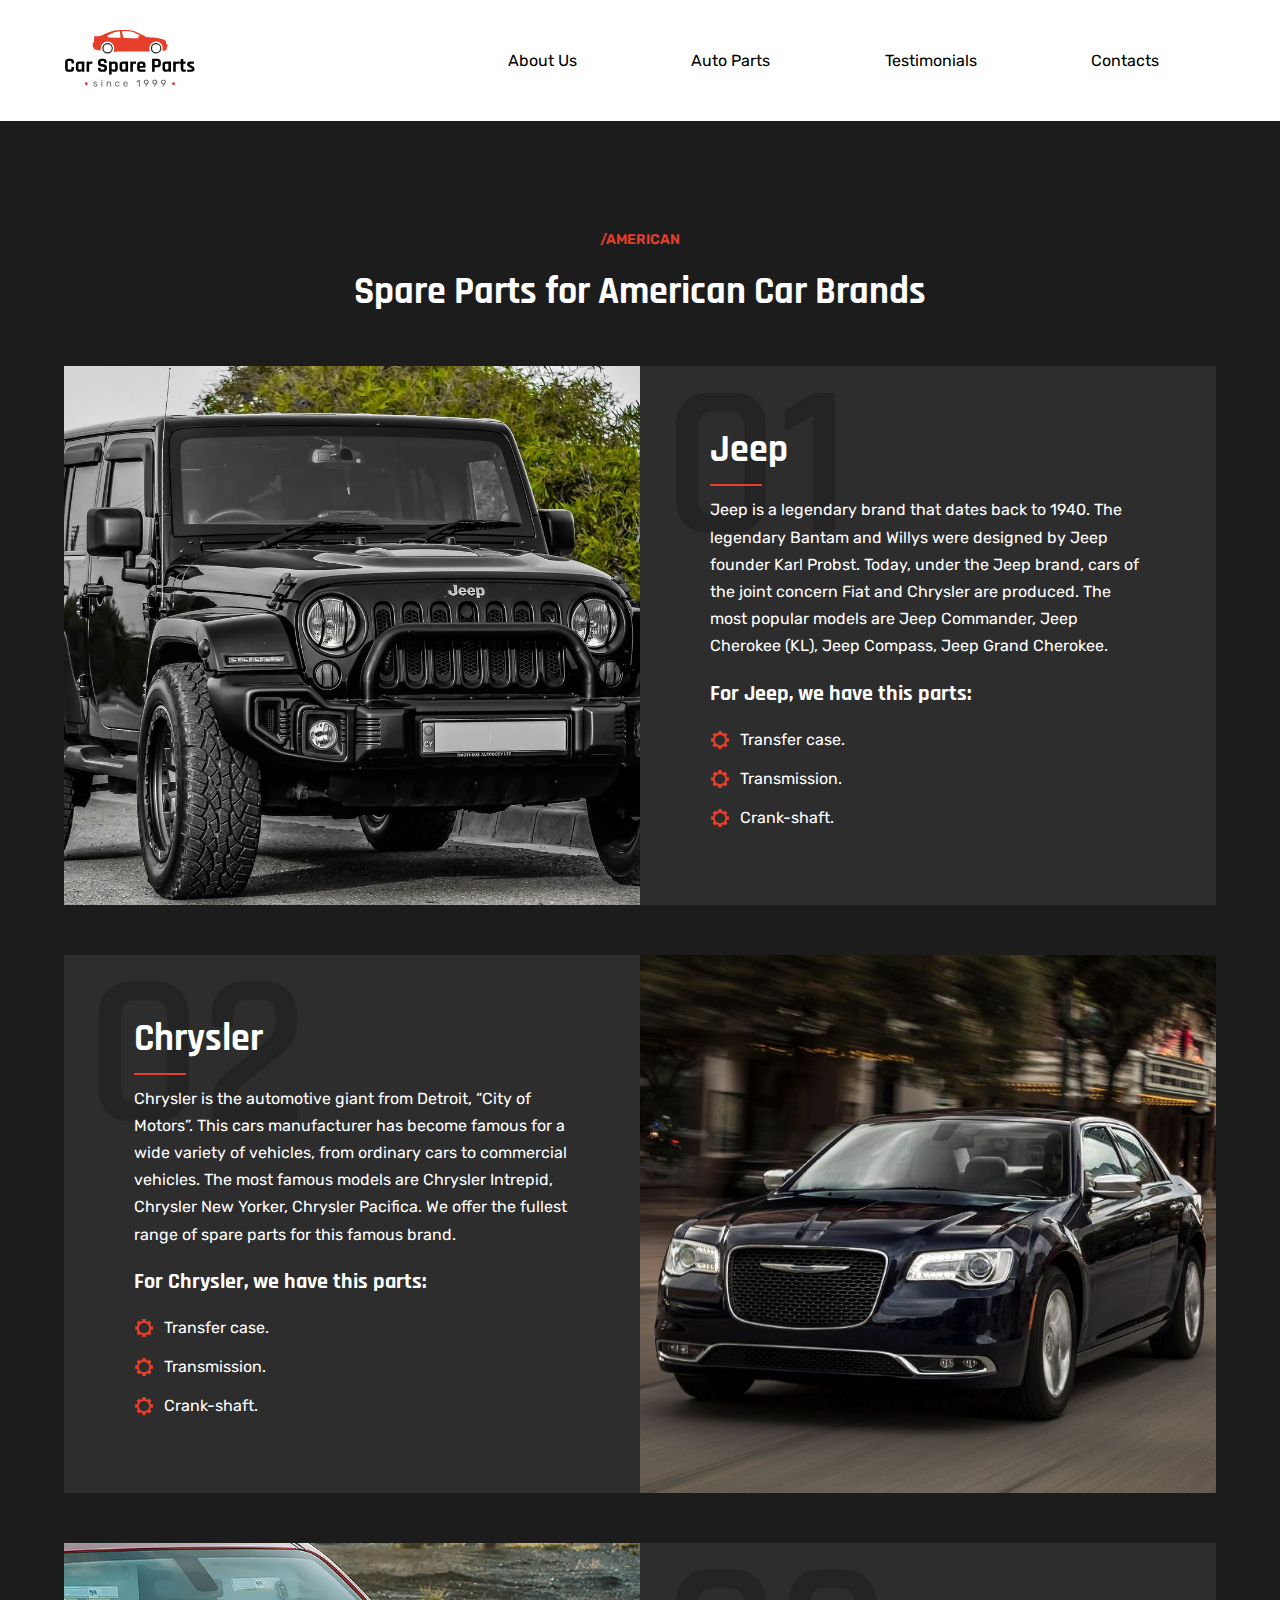
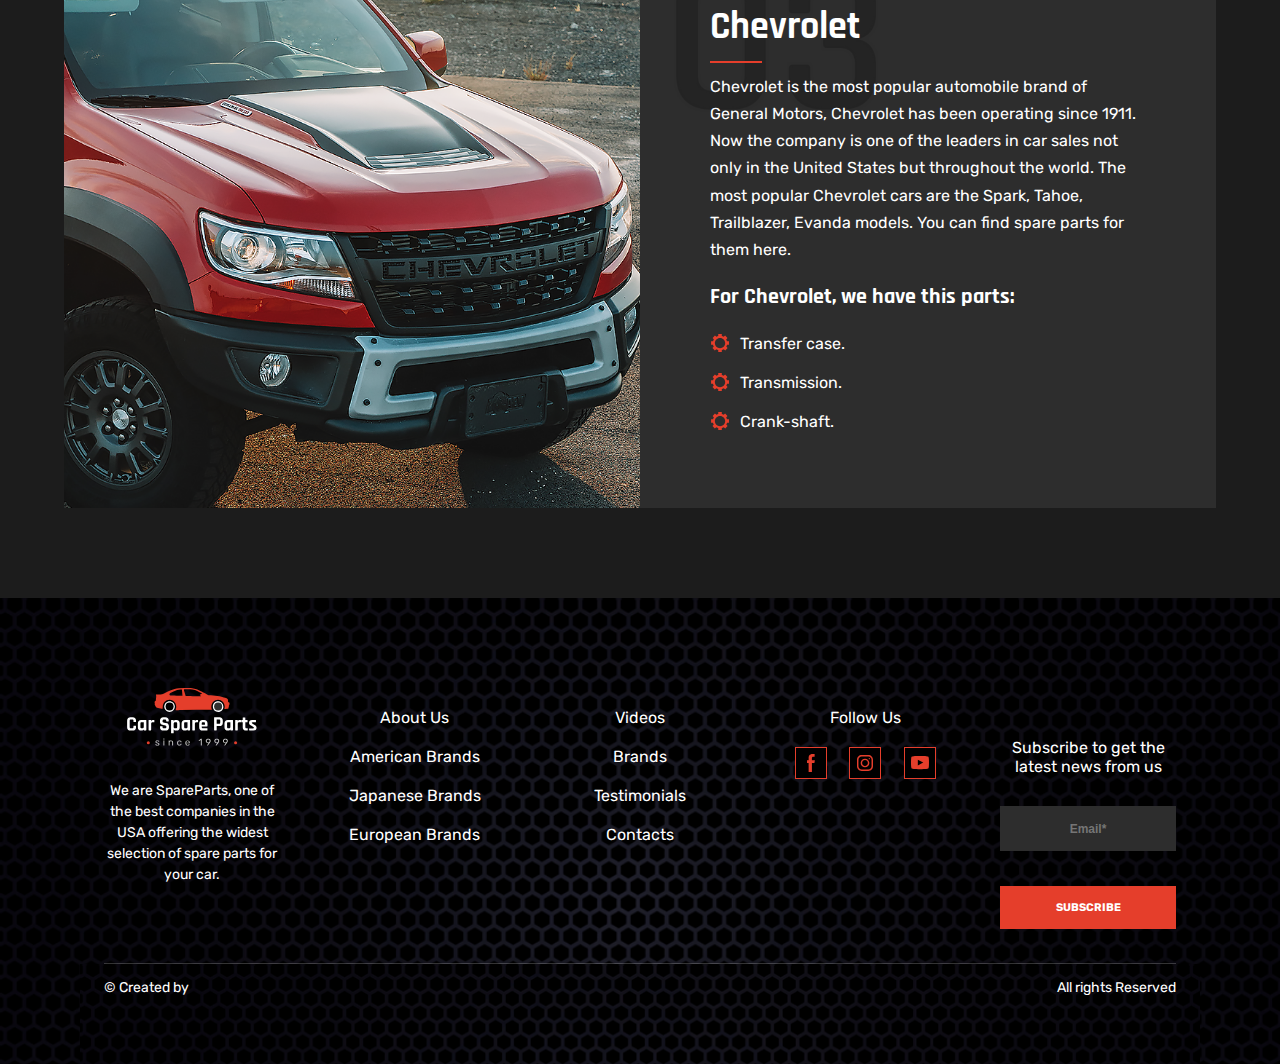
==== american__spare-parts.html @ 3827b877 "Fixed bugs with spare parts pages" ====
<!DOCTYPE html>
<html lang="en">

<head>
    <meta charset="UTF-8">
    <meta http-equiv="X-UA-Compatible" content="IE=edge">
    <meta name="viewport" content="width=device-width, initial-scale=1.0">
    <title>American cars</title>

    <link rel="stylesheet" href="css_spare-parts/index.css">
</head>

<body>
    <header>
        <nav>
            <div class="header__top container">
                <div class="header__top-logo">
                    <a href="index.html">
                        <img class="logo" src="img/logo/car-spare-parts-logo.svg" alt="Car Spare Parts Logo">
                    </a>
                </div>

                <div class="nav-wrapper">
                    <div class="nav-wrapper__links">
                        <a href="index.html#who-we-are" class="navigation__link">About Us</a>
                        <div class="dropdown">
                            <a href="#" class="dropdown__title">Auto Parts</a>
                            <div class="dropdown__content">
                                <a class="dropdown__content__link" href="#">American brands</a>
                                <a class="dropdown__content__link" href="japanese__spare-parts.html">Japanese brands</a>
                                <a class="dropdown__content__link" href="european__spare-parts.html">European brands</a>
                            </div>
                        </div>
                        <a href="index.html#testimonials" class="navigation__link">Testimonials</a>
                        <a href="index.html#contacts" class="navigation__link">Contacts</a>
                    </div>
                </div>

                <div class="header__top-burger">
                    <span></span>
                </div>
            </div>
        </nav>
    </header>

    <main>
        <section class="spare-parts">
            <div class="container">
                <div class="spare-parts__text">
                    <p class="section-title">
                        /AMERICAN
                    </p>

                    <h2>
                        Spare Parts for American Car Brands
                    </h2>
                </div>

                <div class="spare-parts__elements__container">
                    <div class="spare-parts__element" id="jeep">
                        <div class="spare-parts__element__img__container">
                            <div class="spare-parts__element__img">
                                <img src="img_spare-parts/usa/jeep.jpg" alt="Jeep">
                            </div>
                        </div>

                        <div class="spare-parts__element__text">
                            <p class="element__title">
                                Jeep
                            </p>

                            <div class="element__line"></div>

                            <div class="element__description">
                                Jeep is a legendary brand that dates back to 1940. The legendary Bantam and Willys
                                were designed by Jeep founder Karl Probst. Today, under the Jeep brand, cars of the
                                joint concern Fiat and Chrysler are produced. The most popular models are Jeep
                                Commander, Jeep Cherokee (KL), Jeep Compass, Jeep Grand Cherokee.
                            </div>

                            <div class="available-parts">
                                <div class="available-parts__title">
                                    For Jeep, we have this parts:
                                </div>
                                
                                <div class="available-parts__list__element__container">

                                    <div class="available-parts__list__icon">
                                        <svg xmlns="http://www.w3.org/2000/svg"
                                            xmlns:xlink="http://www.w3.org/1999/xlink" version="1.1" x="0px" y="0px"
                                            viewBox="0 0 100 100" enable-background="new 0 0 100 100"
                                            xml:space="preserve" style="max-width:100%" height="100%">
                                            <path
                                                d="M50.132,76.132c-14.258,0-25.833-11.551-25.833-25.833c0-14.258,11.575-25.852,25.833-25.852  c14.282,0,25.856,11.594,25.856,25.852C75.988,64.581,64.414,76.132,50.132,76.132L50.132,76.132z M80.855,32.132l6.299-7.238  L75.594,12.981l-7.371,6.312c-2.441-2.096-9.211-3.871-9.211-3.871V5.277h-8.88h-8.879v10.145c0,0-6.772,1.774-9.211,3.871  l-7.372-6.312L13.122,24.894l6.285,7.238c0,0-3.399,3.973-3.961,9.472H5.391v17.151h9.696c0,0,1.534,6.562,3.756,9.248l-6.438,6.542  l11.69,12.975l7.461-6.213c0,0,2.683,2.465,9.594,4.221l0.115,9.8h8.867h8.841l0.139-9.8c6.912-1.756,9.597-4.221,9.597-4.221  l7.462,6.213l11.688-12.974l-6.412-6.542c2.195-2.686,3.729-9.248,3.729-9.248h9.697V41.604H84.805  C84.242,36.105,80.855,32.132,80.855,32.132L80.855,32.132z"
                                                style="" fill="currentColor"></path>
                                        </svg>
                                    </div>

                                    <div class="available-parts__list__text">
                                        Transfer case.
                                    </div>
                                </div>

                                <div class="available-parts__list__element__container">

                                    <div class="available-parts__list__icon">
                                        <svg xmlns="http://www.w3.org/2000/svg"
                                            xmlns:xlink="http://www.w3.org/1999/xlink" version="1.1" x="0px" y="0px"
                                            viewBox="0 0 100 100" enable-background="new 0 0 100 100"
                                            xml:space="preserve" style="max-width:100%" height="100%">
                                            <path
                                                d="M50.132,76.132c-14.258,0-25.833-11.551-25.833-25.833c0-14.258,11.575-25.852,25.833-25.852  c14.282,0,25.856,11.594,25.856,25.852C75.988,64.581,64.414,76.132,50.132,76.132L50.132,76.132z M80.855,32.132l6.299-7.238  L75.594,12.981l-7.371,6.312c-2.441-2.096-9.211-3.871-9.211-3.871V5.277h-8.88h-8.879v10.145c0,0-6.772,1.774-9.211,3.871  l-7.372-6.312L13.122,24.894l6.285,7.238c0,0-3.399,3.973-3.961,9.472H5.391v17.151h9.696c0,0,1.534,6.562,3.756,9.248l-6.438,6.542  l11.69,12.975l7.461-6.213c0,0,2.683,2.465,9.594,4.221l0.115,9.8h8.867h8.841l0.139-9.8c6.912-1.756,9.597-4.221,9.597-4.221  l7.462,6.213l11.688-12.974l-6.412-6.542c2.195-2.686,3.729-9.248,3.729-9.248h9.697V41.604H84.805  C84.242,36.105,80.855,32.132,80.855,32.132L80.855,32.132z"
                                                style="" fill="currentColor"></path>
                                        </svg>
                                    </div>

                                    <div class="available-parts__list__text">
                                        Transmission.
                                    </div>
                                </div>

                                <div class="available-parts__list__element__container">

                                    <div class="available-parts__list__icon">
                                        <svg xmlns="http://www.w3.org/2000/svg"
                                            xmlns:xlink="http://www.w3.org/1999/xlink" version="1.1" x="0px" y="0px"
                                            viewBox="0 0 100 100" enable-background="new 0 0 100 100"
                                            xml:space="preserve" style="max-width:100%" height="100%">
                                            <path
                                                d="M50.132,76.132c-14.258,0-25.833-11.551-25.833-25.833c0-14.258,11.575-25.852,25.833-25.852  c14.282,0,25.856,11.594,25.856,25.852C75.988,64.581,64.414,76.132,50.132,76.132L50.132,76.132z M80.855,32.132l6.299-7.238  L75.594,12.981l-7.371,6.312c-2.441-2.096-9.211-3.871-9.211-3.871V5.277h-8.88h-8.879v10.145c0,0-6.772,1.774-9.211,3.871  l-7.372-6.312L13.122,24.894l6.285,7.238c0,0-3.399,3.973-3.961,9.472H5.391v17.151h9.696c0,0,1.534,6.562,3.756,9.248l-6.438,6.542  l11.69,12.975l7.461-6.213c0,0,2.683,2.465,9.594,4.221l0.115,9.8h8.867h8.841l0.139-9.8c6.912-1.756,9.597-4.221,9.597-4.221  l7.462,6.213l11.688-12.974l-6.412-6.542c2.195-2.686,3.729-9.248,3.729-9.248h9.697V41.604H84.805  C84.242,36.105,80.855,32.132,80.855,32.132L80.855,32.132z"
                                                style="" fill="currentColor"></path>
                                        </svg>
                                    </div>

                                    <div class="available-parts__list__text">
                                        Crank-shaft.
                                    </div>
                                </div>
                            </div>
                        </div>
                    </div>

                    <div class="spare-parts__element" id="chrysler">
                        <div class="spare-parts__element__img__container">
                            <div class="spare-parts__element__img">
                                <img src="img_spare-parts/usa/chrysler.jpg" alt="Chrysler">
                            </div>
                        </div>

                        <div class="spare-parts__element__text">
                            <p class="element__title">
                                Chrysler
                            </p>

                            <div class="element__line"></div>

                            <div class="element__description">
                                Chrysler is the automotive giant from Detroit, “City of Motors”. This cars manufacturer
                                has become famous for a wide variety of vehicles, from ordinary cars to commercial
                                vehicles. The most famous models are Chrysler Intrepid, Chrysler New Yorker, Chrysler
                                Pacifica. We offer the fullest range of spare parts for this famous brand.
                            </div>

                            <div class="available-parts">
                                <div class="available-parts__title">
                                    For Chrysler, we have this parts:
                                </div>
                                <div class="available-parts__list__element__container">

                                    <div class="available-parts__list__icon">
                                        <svg xmlns="http://www.w3.org/2000/svg"
                                            xmlns:xlink="http://www.w3.org/1999/xlink" version="1.1" x="0px" y="0px"
                                            viewBox="0 0 100 100" enable-background="new 0 0 100 100"
                                            xml:space="preserve" style="max-width:100%" height="100%">
                                            <path
                                                d="M50.132,76.132c-14.258,0-25.833-11.551-25.833-25.833c0-14.258,11.575-25.852,25.833-25.852  c14.282,0,25.856,11.594,25.856,25.852C75.988,64.581,64.414,76.132,50.132,76.132L50.132,76.132z M80.855,32.132l6.299-7.238  L75.594,12.981l-7.371,6.312c-2.441-2.096-9.211-3.871-9.211-3.871V5.277h-8.88h-8.879v10.145c0,0-6.772,1.774-9.211,3.871  l-7.372-6.312L13.122,24.894l6.285,7.238c0,0-3.399,3.973-3.961,9.472H5.391v17.151h9.696c0,0,1.534,6.562,3.756,9.248l-6.438,6.542  l11.69,12.975l7.461-6.213c0,0,2.683,2.465,9.594,4.221l0.115,9.8h8.867h8.841l0.139-9.8c6.912-1.756,9.597-4.221,9.597-4.221  l7.462,6.213l11.688-12.974l-6.412-6.542c2.195-2.686,3.729-9.248,3.729-9.248h9.697V41.604H84.805  C84.242,36.105,80.855,32.132,80.855,32.132L80.855,32.132z"
                                                style="" fill="currentColor"></path>
                                        </svg>
                                    </div>

                                    <div class="available-parts__list__text">
                                        Transfer case.
                                    </div>
                                </div>

                                <div class="available-parts__list__element__container">

                                    <div class="available-parts__list__icon">
                                        <svg xmlns="http://www.w3.org/2000/svg"
                                            xmlns:xlink="http://www.w3.org/1999/xlink" version="1.1" x="0px" y="0px"
                                            viewBox="0 0 100 100" enable-background="new 0 0 100 100"
                                            xml:space="preserve" style="max-width:100%" height="100%">
                                            <path
                                                d="M50.132,76.132c-14.258,0-25.833-11.551-25.833-25.833c0-14.258,11.575-25.852,25.833-25.852  c14.282,0,25.856,11.594,25.856,25.852C75.988,64.581,64.414,76.132,50.132,76.132L50.132,76.132z M80.855,32.132l6.299-7.238  L75.594,12.981l-7.371,6.312c-2.441-2.096-9.211-3.871-9.211-3.871V5.277h-8.88h-8.879v10.145c0,0-6.772,1.774-9.211,3.871  l-7.372-6.312L13.122,24.894l6.285,7.238c0,0-3.399,3.973-3.961,9.472H5.391v17.151h9.696c0,0,1.534,6.562,3.756,9.248l-6.438,6.542  l11.69,12.975l7.461-6.213c0,0,2.683,2.465,9.594,4.221l0.115,9.8h8.867h8.841l0.139-9.8c6.912-1.756,9.597-4.221,9.597-4.221  l7.462,6.213l11.688-12.974l-6.412-6.542c2.195-2.686,3.729-9.248,3.729-9.248h9.697V41.604H84.805  C84.242,36.105,80.855,32.132,80.855,32.132L80.855,32.132z"
                                                style="" fill="currentColor"></path>
                                        </svg>
                                    </div>

                                    <div class="available-parts__list__text">
                                        Transmission.
                                    </div>
                                </div>

                                <div class="available-parts__list__element__container">

                                    <div class="available-parts__list__icon">
                                        <svg xmlns="http://www.w3.org/2000/svg"
                                            xmlns:xlink="http://www.w3.org/1999/xlink" version="1.1" x="0px" y="0px"
                                            viewBox="0 0 100 100" enable-background="new 0 0 100 100"
                                            xml:space="preserve" style="max-width:100%" height="100%">
                                            <path
                                                d="M50.132,76.132c-14.258,0-25.833-11.551-25.833-25.833c0-14.258,11.575-25.852,25.833-25.852  c14.282,0,25.856,11.594,25.856,25.852C75.988,64.581,64.414,76.132,50.132,76.132L50.132,76.132z M80.855,32.132l6.299-7.238  L75.594,12.981l-7.371,6.312c-2.441-2.096-9.211-3.871-9.211-3.871V5.277h-8.88h-8.879v10.145c0,0-6.772,1.774-9.211,3.871  l-7.372-6.312L13.122,24.894l6.285,7.238c0,0-3.399,3.973-3.961,9.472H5.391v17.151h9.696c0,0,1.534,6.562,3.756,9.248l-6.438,6.542  l11.69,12.975l7.461-6.213c0,0,2.683,2.465,9.594,4.221l0.115,9.8h8.867h8.841l0.139-9.8c6.912-1.756,9.597-4.221,9.597-4.221  l7.462,6.213l11.688-12.974l-6.412-6.542c2.195-2.686,3.729-9.248,3.729-9.248h9.697V41.604H84.805  C84.242,36.105,80.855,32.132,80.855,32.132L80.855,32.132z"
                                                style="" fill="currentColor"></path>
                                        </svg>
                                    </div>

                                    <div class="available-parts__list__text">
                                        Crank-shaft.
                                    </div>
                                </div>
                            </div>
                        </div>
                    </div>

                    <div class="spare-parts__element" id="chevrolet">
                        <div class="spare-parts__element__img__container">
                            <div class="spare-parts__element__img">
                                <img src="img_spare-parts/usa/chevrolet_2.png" alt="Chevrolet">
                            </div>
                        </div>

                        <div class="spare-parts__element__text">
                            <p class="element__title">
                                Chevrolet
                            </p>

                            <div class="element__line"></div>

                            <div class="element__description">
                                Chevrolet is the most popular automobile brand of General Motors, Chevrolet has been
                                operating since 1911. Now the company is one of the leaders in car sales not only in the
                                United States but throughout the world. The most popular Chevrolet cars are the Spark,
                                Tahoe, Trailblazer, Evanda models. You can find spare parts for them here.
                            </div>

                            <div class="available-parts">
                                <div class="available-parts__title">
                                    For Chevrolet, we have this parts:
                                </div>
                                <div class="available-parts__list__element__container">

                                    <div class="available-parts__list__icon">
                                        <svg xmlns="http://www.w3.org/2000/svg"
                                            xmlns:xlink="http://www.w3.org/1999/xlink" version="1.1" x="0px" y="0px"
                                            viewBox="0 0 100 100" enable-background="new 0 0 100 100"
                                            xml:space="preserve" style="max-width:100%" height="100%">
                                            <path
                                                d="M50.132,76.132c-14.258,0-25.833-11.551-25.833-25.833c0-14.258,11.575-25.852,25.833-25.852  c14.282,0,25.856,11.594,25.856,25.852C75.988,64.581,64.414,76.132,50.132,76.132L50.132,76.132z M80.855,32.132l6.299-7.238  L75.594,12.981l-7.371,6.312c-2.441-2.096-9.211-3.871-9.211-3.871V5.277h-8.88h-8.879v10.145c0,0-6.772,1.774-9.211,3.871  l-7.372-6.312L13.122,24.894l6.285,7.238c0,0-3.399,3.973-3.961,9.472H5.391v17.151h9.696c0,0,1.534,6.562,3.756,9.248l-6.438,6.542  l11.69,12.975l7.461-6.213c0,0,2.683,2.465,9.594,4.221l0.115,9.8h8.867h8.841l0.139-9.8c6.912-1.756,9.597-4.221,9.597-4.221  l7.462,6.213l11.688-12.974l-6.412-6.542c2.195-2.686,3.729-9.248,3.729-9.248h9.697V41.604H84.805  C84.242,36.105,80.855,32.132,80.855,32.132L80.855,32.132z"
                                                style="" fill="currentColor"></path>
                                        </svg>
                                    </div>

                                    <div class="available-parts__list__text">
                                        Transfer case.
                                    </div>
                                </div>

                                <div class="available-parts__list__element__container">

                                    <div class="available-parts__list__icon">
                                        <svg xmlns="http://www.w3.org/2000/svg"
                                            xmlns:xlink="http://www.w3.org/1999/xlink" version="1.1" x="0px" y="0px"
                                            viewBox="0 0 100 100" enable-background="new 0 0 100 100"
                                            xml:space="preserve" style="max-width:100%" height="100%">
                                            <path
                                                d="M50.132,76.132c-14.258,0-25.833-11.551-25.833-25.833c0-14.258,11.575-25.852,25.833-25.852  c14.282,0,25.856,11.594,25.856,25.852C75.988,64.581,64.414,76.132,50.132,76.132L50.132,76.132z M80.855,32.132l6.299-7.238  L75.594,12.981l-7.371,6.312c-2.441-2.096-9.211-3.871-9.211-3.871V5.277h-8.88h-8.879v10.145c0,0-6.772,1.774-9.211,3.871  l-7.372-6.312L13.122,24.894l6.285,7.238c0,0-3.399,3.973-3.961,9.472H5.391v17.151h9.696c0,0,1.534,6.562,3.756,9.248l-6.438,6.542  l11.69,12.975l7.461-6.213c0,0,2.683,2.465,9.594,4.221l0.115,9.8h8.867h8.841l0.139-9.8c6.912-1.756,9.597-4.221,9.597-4.221  l7.462,6.213l11.688-12.974l-6.412-6.542c2.195-2.686,3.729-9.248,3.729-9.248h9.697V41.604H84.805  C84.242,36.105,80.855,32.132,80.855,32.132L80.855,32.132z"
                                                style="" fill="currentColor"></path>
                                        </svg>
                                    </div>

                                    <div class="available-parts__list__text">
                                        Transmission.
                                    </div>
                                </div>

                                <div class="available-parts__list__element__container">

                                    <div class="available-parts__list__icon">
                                        <svg xmlns="http://www.w3.org/2000/svg"
                                            xmlns:xlink="http://www.w3.org/1999/xlink" version="1.1" x="0px" y="0px"
                                            viewBox="0 0 100 100" enable-background="new 0 0 100 100"
                                            xml:space="preserve" style="max-width:100%" height="100%">
                                            <path
                                                d="M50.132,76.132c-14.258,0-25.833-11.551-25.833-25.833c0-14.258,11.575-25.852,25.833-25.852  c14.282,0,25.856,11.594,25.856,25.852C75.988,64.581,64.414,76.132,50.132,76.132L50.132,76.132z M80.855,32.132l6.299-7.238  L75.594,12.981l-7.371,6.312c-2.441-2.096-9.211-3.871-9.211-3.871V5.277h-8.88h-8.879v10.145c0,0-6.772,1.774-9.211,3.871  l-7.372-6.312L13.122,24.894l6.285,7.238c0,0-3.399,3.973-3.961,9.472H5.391v17.151h9.696c0,0,1.534,6.562,3.756,9.248l-6.438,6.542  l11.69,12.975l7.461-6.213c0,0,2.683,2.465,9.594,4.221l0.115,9.8h8.867h8.841l0.139-9.8c6.912-1.756,9.597-4.221,9.597-4.221  l7.462,6.213l11.688-12.974l-6.412-6.542c2.195-2.686,3.729-9.248,3.729-9.248h9.697V41.604H84.805  C84.242,36.105,80.855,32.132,80.855,32.132L80.855,32.132z"
                                                style="" fill="currentColor"></path>
                                        </svg>
                                    </div>

                                    <div class="available-parts__list__text">
                                        Crank-shaft.
                                    </div>
                                </div>
                            </div>
                        </div>
                    </div>
                </div>


            </div>
        </section>
    </main>


    <footer>
        <div class="footer__container">
            <div class="footer__overline">
                <div class="footer-top">
                    <div class="footer-top__logo">
                        <img src="img/footer/footer-icon.svg" alt="icon">
                    </div>

                    <div class="footer-top__text">
                        We are SpareParts, one of the best companies in the USA offering the widest selection of spare
                        parts
                        for
                        your car.
                    </div>
                </div>

                <div class="footer-links">
                    <div class="footer-links__main">
                        <div>
                            <a href="#who-we-are">About Us</a>
                        </div>
                        <div>
                            <a href="#">American Brands</a>
                        </div>
                        <div>
                            <a href="#">Japanese Brands</a>
                        </div>
                        <div>
                            <a href="#">European Brands</a>
                        </div>
                    </div>

                    <div class="footer-links__additional">
                        <div>
                            <a href="#how-we-work">Videos</a>
                        </div>
                        <div>
                            <a href="#what-we-offer">Brands</a>
                        </div>
                        <div>
                            <a href="#testimonials">Testimonials</a>
                        </div>
                        <div>
                            <a href="#contacts">Contacts</a>
                        </div>
                    </div>

                    <div class="footer-links__social">

                        <p class="footer-links__social__title">
                            Follow Us
                        </p>

                        <div class="footer-links__social-container">
                            <div class="footer-links__social__facebook">
                                <a href="https://www.facebook.com/" target="_blank">
                                    <div class="footer-links__social__facebook__icon">
                                        <svg class="si6307ab0c8829c3000d6239c038f9436850b841fa89cca7b3c6cdc42a1661446951664 svgIcon_1J7 outlined_2wD darkTheme_3jZ"
                                            viewBox="0 0 32 32">
                                            <path class="logo_fill"
                                                d="M32 0H0V32H32V0ZM16.9133 25H13.6383V16.0044H12V13.1936H13.6383V10.9374H13.6443C13.7014 8.9864 14.3604 7.129 17.5674 7.0126V7H19.6171V9.8108H17.9447C17.3379 9.8108 16.9133 10.5002 16.9133 11.1568V13.1936H19.8561L19.3702 16.0044H16.9133V25Z">
                                            </path>
                                            <path class="border"
                                                d="M1,1 L1,31 L31,31 L31,1 L1,1 Z M0,0 L32,0 L32,32 L0,32 L0,0 Z"
                                                class="border_2yy"></path>
                                            <path class="logo"
                                                d="M13.6383 25H16.9133V16.0044H19.3702L19.8561 13.1936H16.9133V11.1568C16.9133 10.5002 17.3379 9.8108 17.9447 9.8108H19.6171V7H17.5674V7.0126C14.3604 7.129 13.7014 8.9864 13.6443 10.9374H13.6383V13.1936H12V16.0044H13.6383V25Z">
                                            </path>
                                        </svg>
                                    </div>
                                </a>
                            </div>

                            <div class="footer-links__social__instagram">
                                <a href="https://www.instagram.com/" target="_blank">
                                    <div class="footer-links__social__instagram__icon">
                                        <svg class="si6317d234c5bd58000dcb38f038f9436850b841fa89cca7b3c6cdc42a1664019079708 svgIcon_1J7 outlined_2wD darkTheme_3jZ"
                                            viewBox="0 0 32 32">
                                            <g>
                                                <path class="logo_fill"
                                                    d="M0,0 L32,0 L32,32 L0,32 L0,0 Z M12.7045454,8 C10.1221593,8 8,10.1193185 8,12.7045454 L8,19.2954545 C8,21.8778407 10.1193185,24 12.7045454,24 L19.2954545,24 C21.8778407,24 24,21.8806822 24,19.2954545 L24,12.7045454 C24,10.1221593 21.8806822,8 19.2954545,8 L12.7045454,8 Z M12.7045454,9.45454545 L19.2954545,9.45454545 C21.0937498,9.45454545 22.5454545,10.9062502 22.5454545,12.7045454 L22.5454545,19.2954545 C22.5454545,21.0937498 21.0937498,22.5454545 19.2954545,22.5454545 L12.7045454,22.5454545 C10.9062502,22.5454545 9.45454545,21.0937498 9.45454545,19.2954545 L9.45454545,12.7045454 C9.45454545,10.9062502 10.9062502,9.45454545 12.7045454,9.45454545 Z M20.2954545,11.0454545 C19.9289774,11.0454545 19.6363636,11.3380684 19.6363636,11.7045454 C19.6363636,12.0710225 19.9289774,12.3636364 20.2954545,12.3636364 C20.6619316,12.3636364 20.9545454,12.0710225 20.9545454,11.7045454 C20.9545454,11.3380684 20.6619316,11.0454545 20.2954545,11.0454545 Z M16,11.6363636 C13.599432,11.6363636 11.6363636,13.599432 11.6363636,16 C11.6363636,18.400568 13.599432,20.3636364 16,20.3636364 C18.400568,20.3636364 20.3636364,18.400568 20.3636364,16 C20.3636364,13.599432 18.400568,11.6363636 16,11.6363636 Z M16,13.0909091 C17.6164771,13.0909091 18.9090909,14.3835229 18.9090909,16 C18.9090909,17.6164771 17.6164771,18.9090909 16,18.9090909 C14.3835229,18.9090909 13.0909091,17.6164771 13.0909091,16 C13.0909091,14.3835229 14.3835229,13.0909091 16,13.0909091 Z">
                                                </path>
                                                <path class="insta-mask-hover_2Yt"
                                                    d="M0,0 L32,0 L32,32 L0,32 L0,0 Z M12.7045454,8 C10.1221593,8 8,10.1193185 8,12.7045454 L8,19.2954545 C8,21.8778407 10.1193185,24 12.7045454,24 L19.2954545,24 C21.8778407,24 24,21.8806822 24,19.2954545 L24,12.7045454 C24,10.1221593 21.8806822,8 19.2954545,8 L12.7045454,8 Z M12.7045454,9.45454545 L19.2954545,9.45454545 C21.0937498,9.45454545 22.5454545,10.9062502 22.5454545,12.7045454 L22.5454545,19.2954545 C22.5454545,21.0937498 21.0937498,22.5454545 19.2954545,22.5454545 L12.7045454,22.5454545 C10.9062502,22.5454545 9.45454545,21.0937498 9.45454545,19.2954545 L9.45454545,12.7045454 C9.45454545,10.9062502 10.9062502,9.45454545 12.7045454,9.45454545 Z M20.2954545,11.0454545 C19.9289774,11.0454545 19.6363636,11.3380684 19.6363636,11.7045454 C19.6363636,12.0710225 19.9289774,12.3636364 20.2954545,12.3636364 C20.6619316,12.3636364 20.9545454,12.0710225 20.9545454,11.7045454 C20.9545454,11.3380684 20.6619316,11.0454545 20.2954545,11.0454545 Z M16,11.6363636 C13.599432,11.6363636 11.6363636,13.599432 11.6363636,16 C11.6363636,18.400568 13.599432,20.3636364 16,20.3636364 C18.400568,20.3636364 20.3636364,18.400568 20.3636364,16 C20.3636364,13.599432 18.400568,11.6363636 16,11.6363636 Z M16,13.0909091 C17.6164771,13.0909091 18.9090909,14.3835229 18.9090909,16 C18.9090909,17.6164771 17.6164771,18.9090909 16,18.9090909 C14.3835229,18.9090909 13.0909091,17.6164771 13.0909091,16 C13.0909091,14.3835229 14.3835229,13.0909091 16,13.0909091 Z"
                                                    style="fill: url(&quot;#si6317d234c5bd58000dcb38f038f9436850b841fa89cca7b3c6cdc42a1664019079708instagramhover&quot;);">
                                                </path>
                                            </g>
                                            <path d="M1,1 L1,31 L31,31 L31,1 L1,1 Z M0,0 L32,0 L32,32 L0,32 L0,0 Z"
                                                class="border">
                                            </path>
                                            <g>
                                                <path class="logo"
                                                    d="M12.7045454,8 C10.1221593,8 8,10.1193185 8,12.7045454 L8,19.2954545 C8,21.8778407 10.1193185,24 12.7045454,24 L19.2954545,24 C21.8778407,24 24,21.8806822 24,19.2954545 L24,12.7045454 C24,10.1221593 21.8806822,8 19.2954545,8 L12.7045454,8 Z M12.7045454,9.45454545 L19.2954545,9.45454545 C21.0937498,9.45454545 22.5454545,10.9062502 22.5454545,12.7045454 L22.5454545,19.2954545 C22.5454545,21.0937498 21.0937498,22.5454545 19.2954545,22.5454545 L12.7045454,22.5454545 C10.9062502,22.5454545 9.45454545,21.0937498 9.45454545,19.2954545 L9.45454545,12.7045454 C9.45454545,10.9062502 10.9062502,9.45454545 12.7045454,9.45454545 Z M20.2954545,11.0454545 C19.9289774,11.0454545 19.6363636,11.3380684 19.6363636,11.7045454 C19.6363636,12.0710225 19.9289774,12.3636364 20.2954545,12.3636364 C20.6619316,12.3636364 20.9545454,12.0710225 20.9545454,11.7045454 C20.9545454,11.3380684 20.6619316,11.0454545 20.2954545,11.0454545 Z M16,11.6363636 C13.599432,11.6363636 11.6363636,13.599432 11.6363636,16 C11.6363636,18.400568 13.599432,20.3636364 16,20.3636364 C18.400568,20.3636364 20.3636364,18.400568 20.3636364,16 C20.3636364,13.599432 18.400568,11.6363636 16,11.6363636 Z M16,13.0909091 C17.6164771,13.0909091 18.9090909,14.3835229 18.9090909,16 C18.9090909,17.6164771 17.6164771,18.9090909 16,18.9090909 C14.3835229,18.9090909 13.0909091,17.6164771 13.0909091,16 C13.0909091,14.3835229 14.3835229,13.0909091 16,13.0909091 Z">
                                                </path>
                                                <path class="insta-mask-logo-hover_19f"
                                                    d="M12.7045454,8 C10.1221593,8 8,10.1193185 8,12.7045454 L8,19.2954545 C8,21.8778407 10.1193185,24 12.7045454,24 L19.2954545,24 C21.8778407,24 24,21.8806822 24,19.2954545 L24,12.7045454 C24,10.1221593 21.8806822,8 19.2954545,8 L12.7045454,8 Z M12.7045454,9.45454545 L19.2954545,9.45454545 C21.0937498,9.45454545 22.5454545,10.9062502 22.5454545,12.7045454 L22.5454545,19.2954545 C22.5454545,21.0937498 21.0937498,22.5454545 19.2954545,22.5454545 L12.7045454,22.5454545 C10.9062502,22.5454545 9.45454545,21.0937498 9.45454545,19.2954545 L9.45454545,12.7045454 C9.45454545,10.9062502 10.9062502,9.45454545 12.7045454,9.45454545 Z M20.2954545,11.0454545 C19.9289774,11.0454545 19.6363636,11.3380684 19.6363636,11.7045454 C19.6363636,12.0710225 19.9289774,12.3636364 20.2954545,12.3636364 C20.6619316,12.3636364 20.9545454,12.0710225 20.9545454,11.7045454 C20.9545454,11.3380684 20.6619316,11.0454545 20.2954545,11.0454545 Z M16,11.6363636 C13.599432,11.6363636 11.6363636,13.599432 11.6363636,16 C11.6363636,18.400568 13.599432,20.3636364 16,20.3636364 C18.400568,20.3636364 20.3636364,18.400568 20.3636364,16 C20.3636364,13.599432 18.400568,11.6363636 16,11.6363636 Z M16,13.0909091 C17.6164771,13.0909091 18.9090909,14.3835229 18.9090909,16 C18.9090909,17.6164771 17.6164771,18.9090909 16,18.9090909 C14.3835229,18.9090909 13.0909091,17.6164771 13.0909091,16 C13.0909091,14.3835229 14.3835229,13.0909091 16,13.0909091 Z"
                                                    style="fill: url(&quot;#si6317d234c5bd58000dcb38f038f9436850b841fa89cca7b3c6cdc42a1664019079708instagramhover&quot;);">
                                                </path>
                                            </g>
                                        </svg>
                                    </div>
                                </a>
                            </div>

                            <div class="footer-links__social__youtube">
                                <a href="https://www.youtube.com/" target="_blank">
                                    <div class="footer-links__social__youtube__icon">
                                        <svg class="si632efaf30518cc000d59d8ac38f9436850b841fa89cca7b3c6cdc42a1664023293218 svgIcon_1J7 outlined_2wD darkTheme_3jZ"
                                            viewBox="0 0 32 32">
                                            <path class="logo_fill"
                                                d="M0,0 L32,0 L32,32 L0,32 L0,0 Z M24.8319297,11.4874563 C24.6803369,10.1603684 24.3639692,9.77357894 24.1398754,9.59352174 C23.7839619,9.31343284 23.1380446,9.21340113 22.2746246,9.15338207 C20.8905163,9.06001905 18.537532,9 16,9 C13.455877,9 11.1094837,9.05335028 9.72537529,9.15338207 C8.86195533,9.21340113 8.21603808,9.31343284 7.8601245,9.59352174 C7.63603076,9.77357894 7.32625412,10.1603684 7.1680703,11.4874563 C6.94397657,13.4013973 6.94397657,17.7627818 7.1680703,19.6767227 C7.32625412,21.0038107 7.63603076,21.3906002 7.8601245,21.5706573 C8.21603808,21.8507463 8.86195533,21.950778 9.72537529,22.0107971 C11.1094837,22.1041601 13.455877,22.164179 16,22.164179 C18.544123,22.164179 20.8905163,22.1041601 22.2746246,22.0107971 C23.1380446,21.950778 23.7839619,21.8507463 24.1398754,21.5706573 C24.3639692,21.3972689 24.6737458,21.0038107 24.8319297,19.6767227 C25.0560234,17.7627818 25.0560234,13.4013973 24.8319297,11.4874563 Z M13.8249725,18.4429978 L13.8249725,12.7145125 L19.2559502,15.5754208 L13.8249725,18.4429978 Z">
                                            </path>
                                            <path d="M1,1 L1,31 L31,31 L31,1 L1,1 Z M0,0 L32,0 L32,32 L0,32 L0,0 Z"
                                                class="border"></path>
                                            <path class="logo"
                                                d="M24.8319297,11.4874563 C24.6803369,10.1603684 24.3639692,9.77357894 24.1398754,9.59352174 C23.7839619,9.31343284 23.1380446,9.21340113 22.2746246,9.15338207 C20.8905163,9.06001905 18.537532,9 16,9 C13.455877,9 11.1094837,9.05335028 9.72537529,9.15338207 C8.86195533,9.21340113 8.21603808,9.31343284 7.8601245,9.59352174 C7.63603076,9.77357894 7.32625412,10.1603684 7.1680703,11.4874563 C6.94397657,13.4013973 6.94397657,17.7627818 7.1680703,19.6767227 C7.32625412,21.0038107 7.63603076,21.3906002 7.8601245,21.5706573 C8.21603808,21.8507463 8.86195533,21.950778 9.72537529,22.0107971 C11.1094837,22.1041601 13.455877,22.164179 16,22.164179 C18.544123,22.164179 20.8905163,22.1041601 22.2746246,22.0107971 C23.1380446,21.950778 23.7839619,21.8507463 24.1398754,21.5706573 C24.3639692,21.3972689 24.6737458,21.0038107 24.8319297,19.6767227 C25.0560234,17.7627818 25.0560234,13.4013973 24.8319297,11.4874563 Z M13.8249725,18.4429978 L13.8249725,12.7145125 L19.2559502,15.5754208 L13.8249725,18.4429978 Z">
                                            </path>
                                        </svg>
                                    </div>
                                </a>
                            </div>
                        </div>


                    </div>
                </div>


                <div class="footer__news">
                    <p class="footer__news__title">
                        Subscribe to get the latest news from us
                    </p>

                    <form action="">
                        <input class="footer__news__form__email-input" type="text" placeholder="Email*">

                        <input class="footer__news__form__submit-button" type="button" value="SUBSCRIBE">

                    </form>
                </div>
            </div>

            <div class="footer__bottom">
                <div class="footer__bottom__line"></div>
                <div class="footer__bottom__text">
                    <p>© Created by</p>
                    <p>All rights Reserved</p>
                </div>
            </div>

        </div>
    </footer>

    <script src="js/burger.js"></script>
    <script src="js/dropdown.js"></script>
</body>

</html>
---- css_spare-parts/index.css ----
@import url("../css/common.css");
@import url("../css/header.css");
@import url("../css/dropdown.css");
@import url("spare-parts.css");
@import url("../css/footer.css")
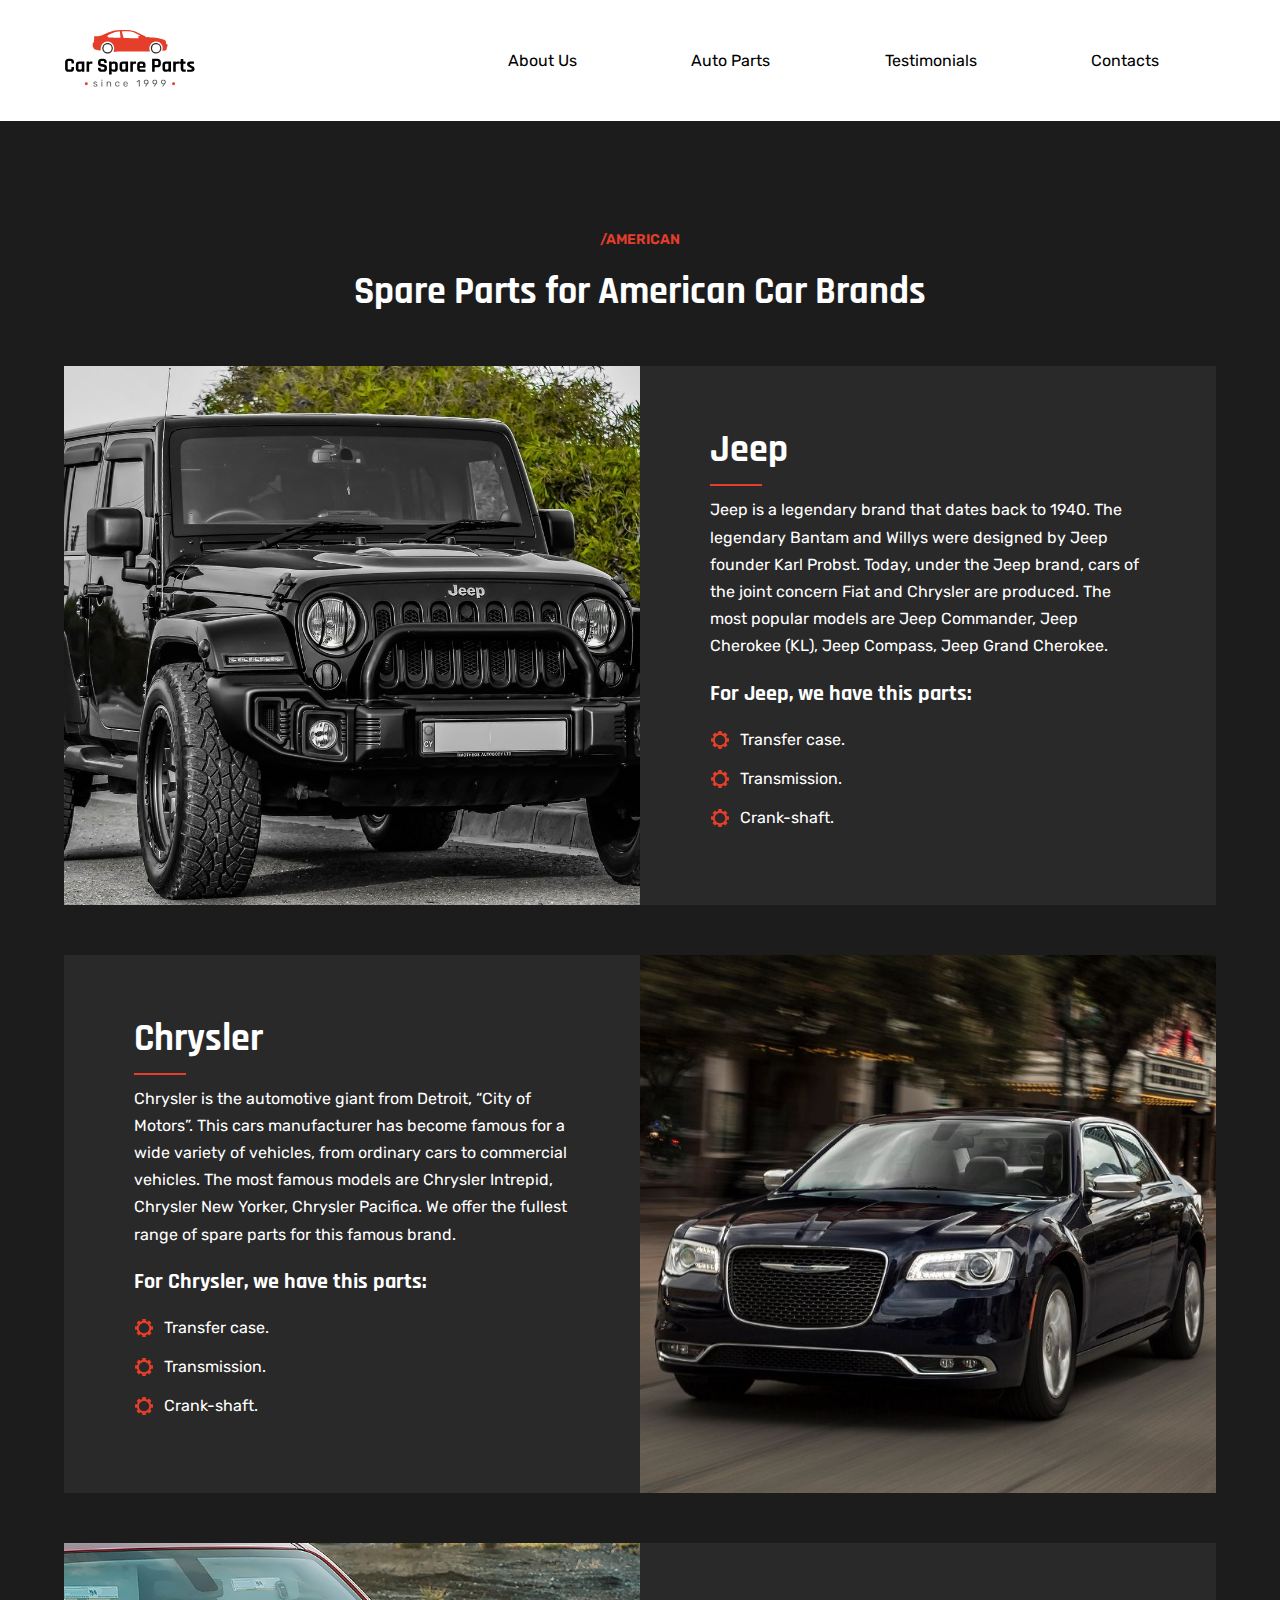
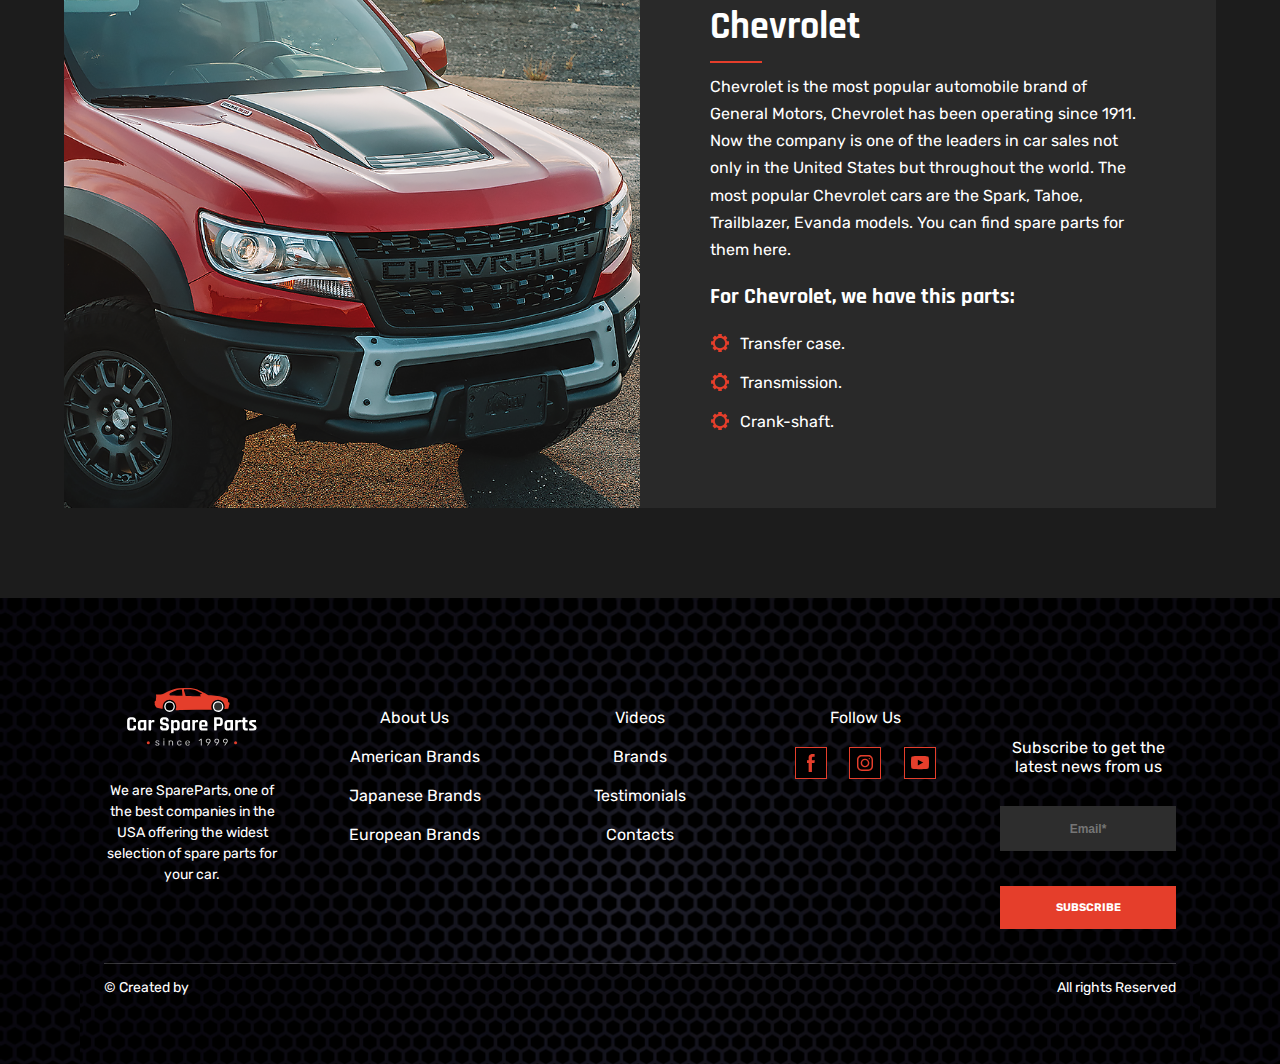
==== commit bfc9f1e6: "Added tabs logos and changed tabs titles" ====
--- a/american__spare-parts.html
+++ b/american__spare-parts.html
@@ -5,8 +5,9 @@
     <meta charset="UTF-8">
     <meta http-equiv="X-UA-Compatible" content="IE=edge">
     <meta name="viewport" content="width=device-width, initial-scale=1.0">
-    <title>American cars</title>
-
+    <title>American page</title>
+
+    <link rel="icon" href="img/logo/logo.svg">
     <link rel="stylesheet" href="css_spare-parts/index.css">
 </head>
 
